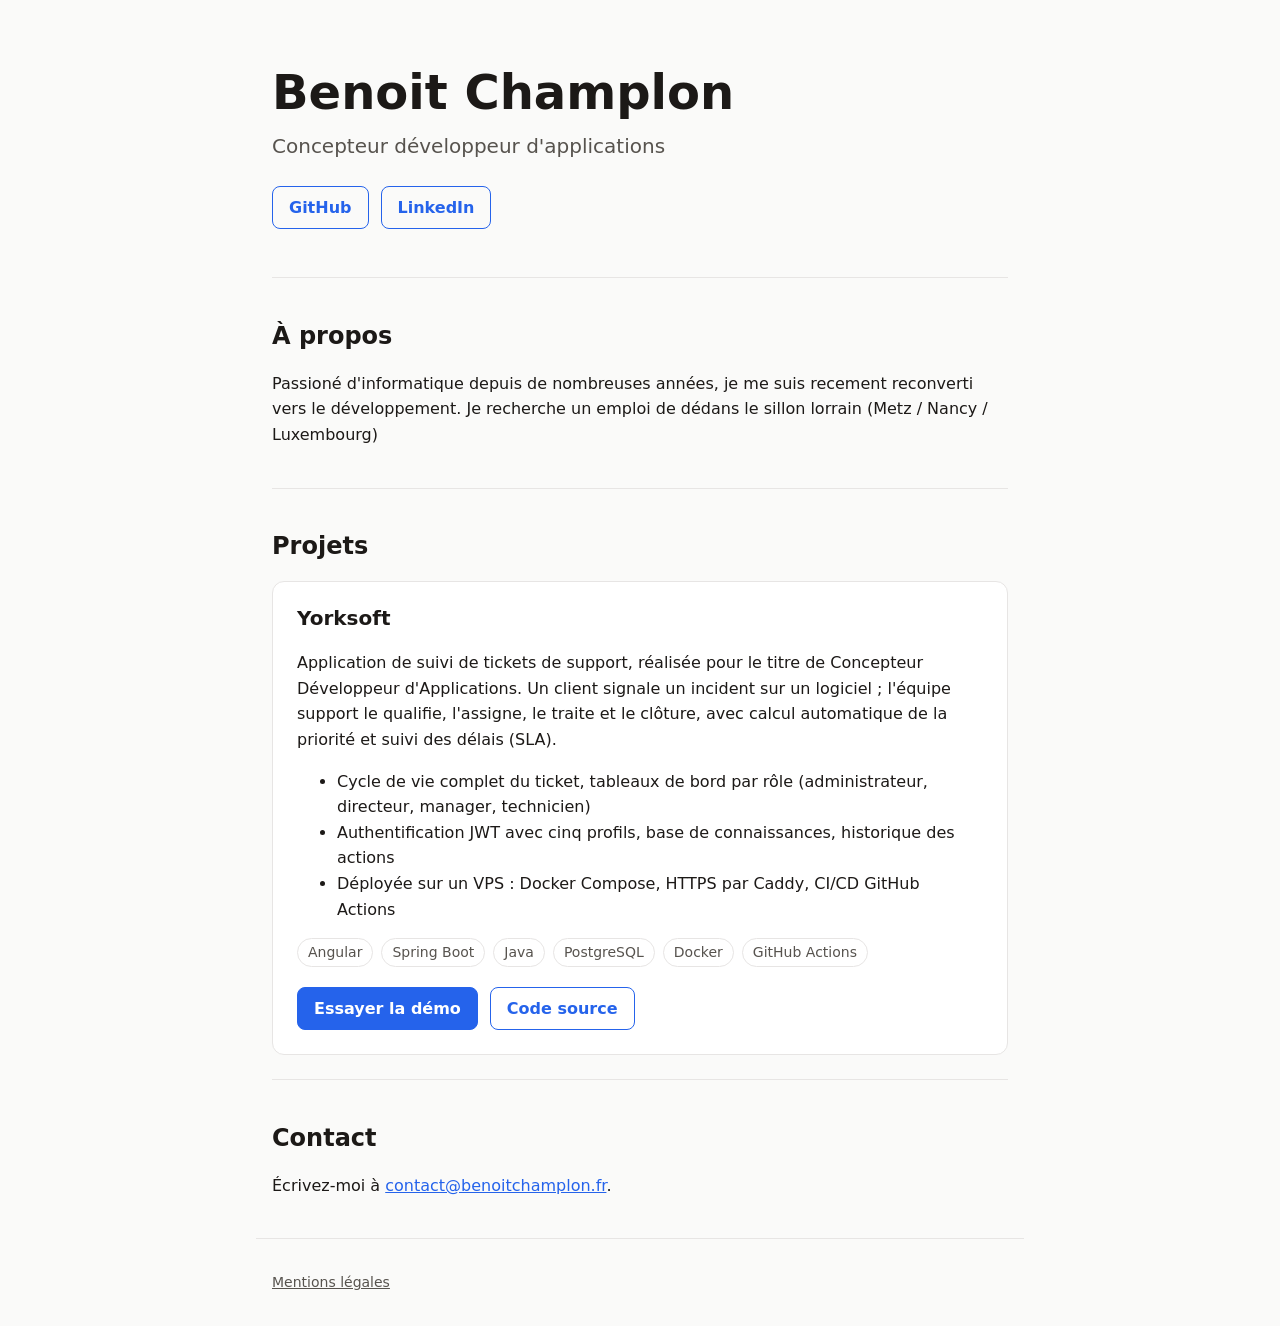
==== index.html @ 4a145ad4 "Initial static portfolio site Home page with the Yorksoft project card, legal notice, shared stylesh" ====
<!doctype html>
<html lang="fr">
<head>
  <meta charset="utf-8">
  <meta name="viewport" content="width=device-width, initial-scale=1">
  <title>Benoit Champlon · Développeur</title>
  <meta name="description" content="Benoit Champlon, concepteur développeur d'applications : projets et contact.">
  <link rel="stylesheet" href="style.css">
</head>
<body>
  <header class="hero">
    <h1>Benoit Champlon</h1>
    <p class="role">Concepteur développeur d'applications</p>
    <ul class="links">
      <li><a class="button" href="https://github.com/Ludvinae">GitHub</a></li>
      <li><a class="button" href="https://www.linkedin.com/in/benoit-champlon">LinkedIn</a></li>
    </ul>
  </header>

  <main>
    <section id="a-propos">
      <h2>À propos</h2>
      <p>Passioné d'informatique depuis de nombreuses années, je me suis recement reconverti vers le développement. Je recherche un emploi de dédans le sillon lorrain (Metz / Nancy / Luxembourg)</p>
    </section>

    <section id="projets">
      <h2>Projets</h2>
      <article class="project">
        <h3>Yorksoft</h3>
        <p>
          Application de suivi de tickets de support, réalisée pour le titre de Concepteur Développeur
          d'Applications. Un client signale un incident sur un logiciel ; l'équipe support le qualifie,
          l'assigne, le traite et le clôture, avec calcul automatique de la priorité et suivi des délais (SLA).
        </p>
        <ul>
          <li>Cycle de vie complet du ticket, tableaux de bord par rôle (administrateur, directeur, manager, technicien)</li>
          <li>Authentification JWT avec cinq profils, base de connaissances, historique des actions</li>
          <li>Déployée sur un VPS : Docker Compose, HTTPS par Caddy, CI/CD GitHub Actions</li>
        </ul>
        <ul class="tags">
          <li>Angular</li>
          <li>Spring Boot</li>
          <li>Java</li>
          <li>PostgreSQL</li>
          <li>Docker</li>
          <li>GitHub Actions</li>
        </ul>
        <div class="actions">
          <a class="button primary" href="https://yorksoft.benoitchamplon.fr">Essayer la démo</a>
          <a class="button" href="https://github.com/Ludvinae/Yorksoft">Code source</a>
        </div>
      </article>
    </section>

    <section id="contact">
      <h2>Contact</h2>
      <p>Écrivez-moi à <a href="mailto:contact@benoitchamplon.fr">contact@benoitchamplon.fr</a>.</p>
    </section>
  </main>

  <footer>
    <a href="mentions-legales.html">Mentions légales</a>
  </footer>
</body>
</html>
---- style.css ----
:root {
  --bg: #fafaf9;
  --surface: #ffffff;
  --text: #1c1917;
  --muted: #57534e;
  --border: #e7e5e4;
  --accent: #2563eb;
  --accent-text: #ffffff;
  color-scheme: light;
}

@media (prefers-color-scheme: dark) {
  :root {
    --bg: #0c0a09;
    --surface: #1c1917;
    --text: #f5f5f4;
    --muted: #a8a29e;
    --border: #292524;
    --accent: #60a5fa;
    --accent-text: #0c0a09;
    color-scheme: dark;
  }
}

*,
*::before,
*::after {
  box-sizing: border-box;
}

body {
  margin: 0;
  background: var(--bg);
  color: var(--text);
  font-family: system-ui, -apple-system, "Segoe UI", Roboto, sans-serif;
  line-height: 1.6;
}

main,
header,
footer {
  max-width: 48rem;
  margin: 0 auto;
  padding: 0 1rem;
}

a {
  color: var(--accent);
}

h1,
h2,
h3 {
  line-height: 1.2;
}

/* Header */

.hero {
  padding-top: 4rem;
  padding-bottom: 2rem;
}

.hero h1 {
  font-size: clamp(2rem, 6vw, 3rem);
  margin: 0;
}

.hero .role {
  margin: 0.5rem 0 0;
  font-size: 1.25rem;
  color: var(--muted);
}

.links {
  display: flex;
  flex-wrap: wrap;
  gap: 0.75rem;
  margin-top: 1.5rem;
  padding: 0;
  list-style: none;
}

/* Sections */

section {
  padding: 1.5rem 0;
  border-top: 1px solid var(--border);
}

section h2 {
  font-size: 1.5rem;
}

/* Project card */

.project {
  padding: 1.5rem;
  background: var(--surface);
  border: 1px solid var(--border);
  border-radius: 0.75rem;
}

.project h3 {
  margin-top: 0;
  font-size: 1.25rem;
}

.tags {
  display: flex;
  flex-wrap: wrap;
  gap: 0.5rem;
  padding: 0;
  list-style: none;
}

.tags li {
  padding: 0.125rem 0.625rem;
  border: 1px solid var(--border);
  border-radius: 999px;
  font-size: 0.875rem;
  color: var(--muted);
}

/* Buttons */

.button {
  display: inline-block;
  padding: 0.5rem 1rem;
  border: 1px solid var(--accent);
  border-radius: 0.5rem;
  font-weight: 600;
  text-decoration: none;
}

.button.primary {
  background: var(--accent);
  color: var(--accent-text);
}

.actions {
  display: flex;
  flex-wrap: wrap;
  gap: 0.75rem;
  margin-top: 1.25rem;
}

/* Footer */

footer {
  padding-top: 2rem;
  padding-bottom: 2rem;
  border-top: 1px solid var(--border);
  font-size: 0.875rem;
  color: var(--muted);
}

footer a {
  color: inherit;
}
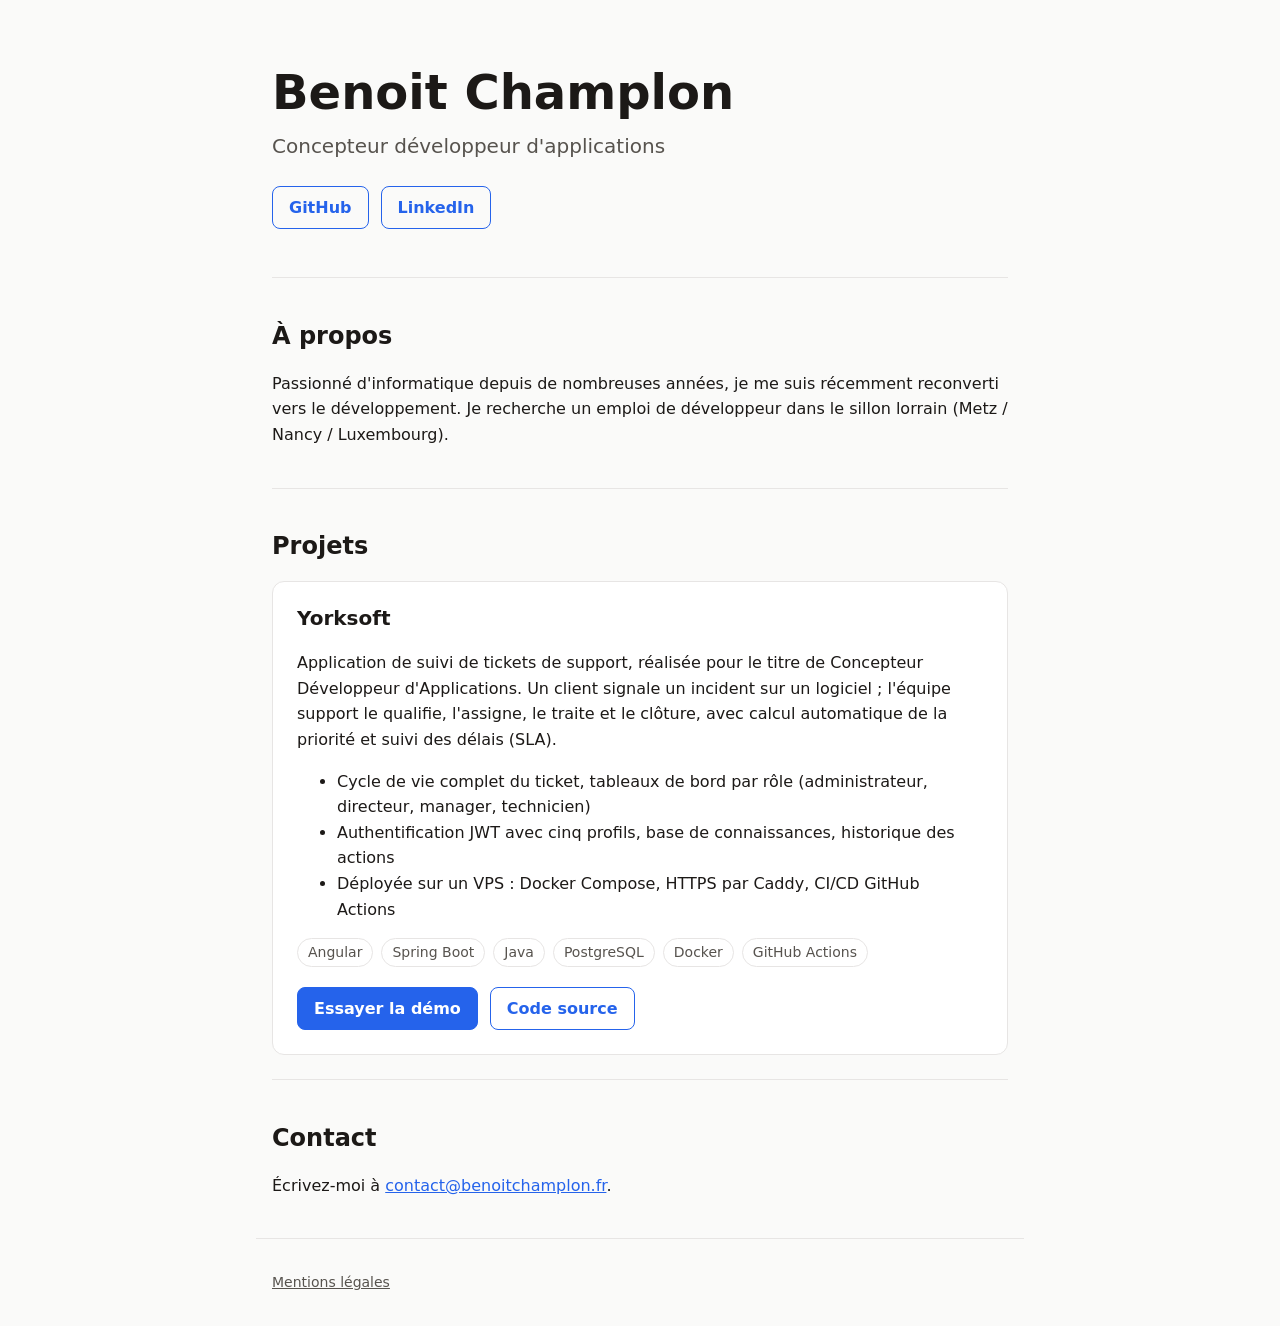
==== commit 52590199: "Fix typos in the introduction Co-Authored-By: Claude Opus 5.5 <noreply@anthropic.com>" ====
--- a/index.html
+++ b/index.html
@@ -20,7 +20,7 @@
   <main>
     <section id="a-propos">
       <h2>À propos</h2>
-      <p>Passioné d'informatique depuis de nombreuses années, je me suis recement reconverti vers le développement. Je recherche un emploi de dédans le sillon lorrain (Metz / Nancy / Luxembourg)</p>
+      <p>Passionné d'informatique depuis de nombreuses années, je me suis récemment reconverti vers le développement. Je recherche un emploi de développeur dans le sillon lorrain (Metz / Nancy / Luxembourg).</p>
     </section>
 
     <section id="projets">
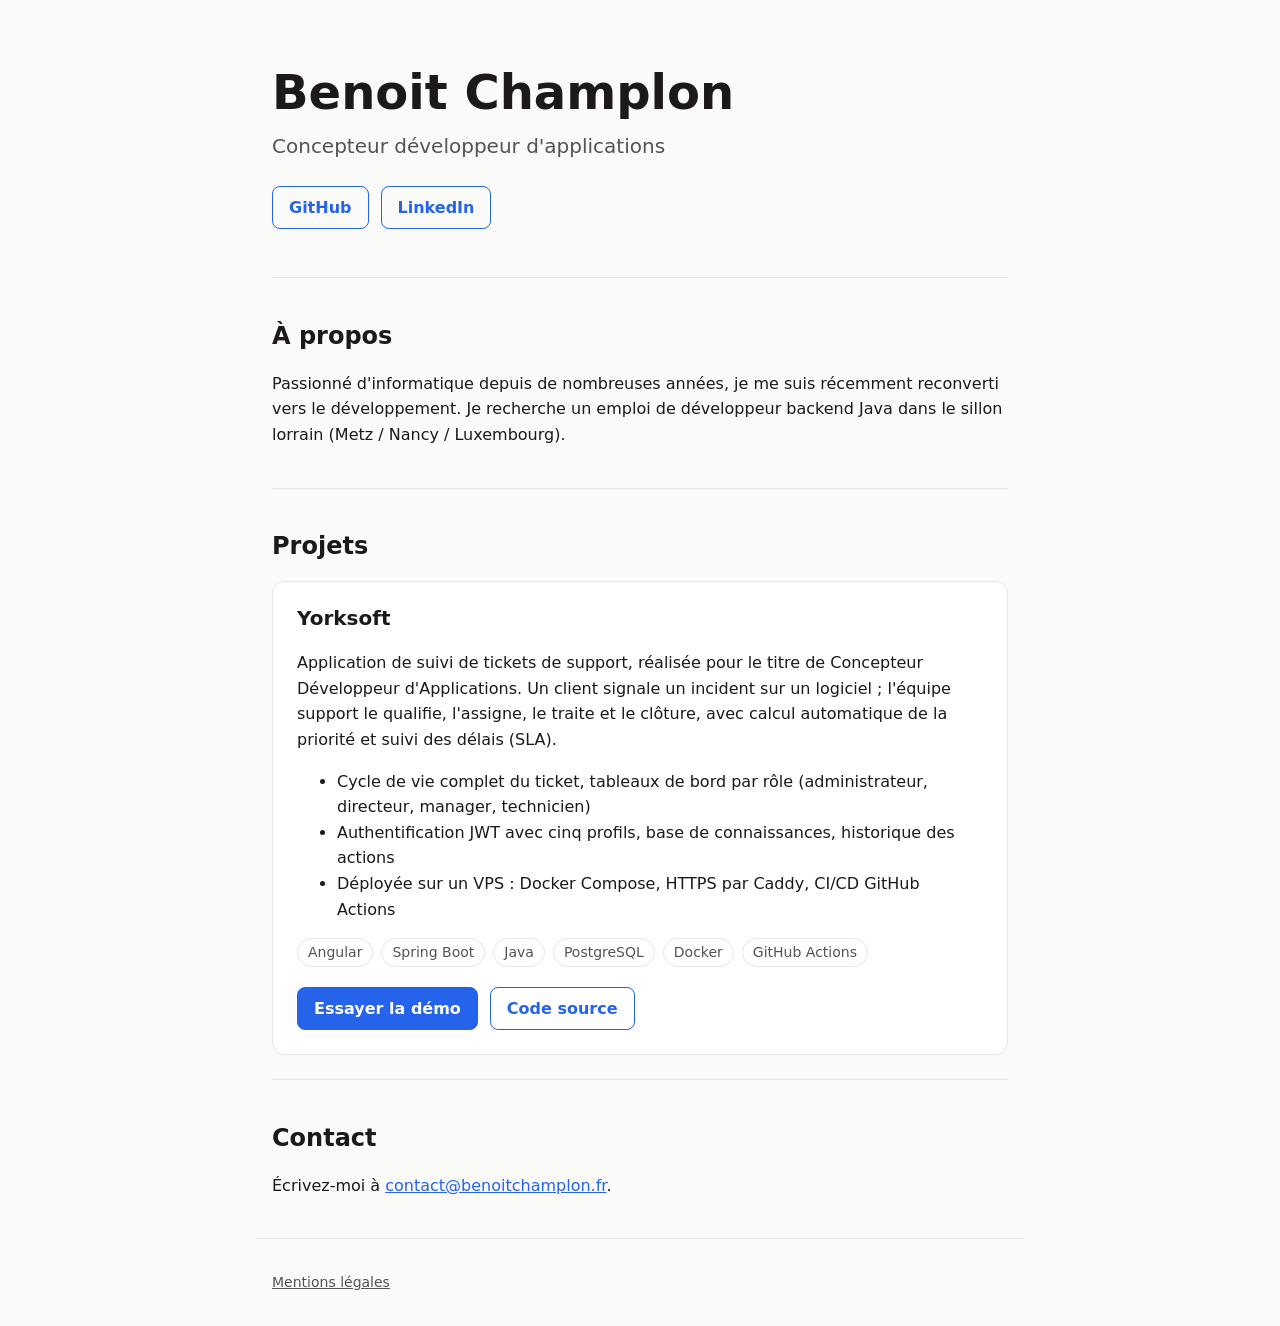
==== commit f23d7120: "Open GitHub and LinkedIn in a new tab, name the target role Co-Authored-By: Claude Opus 5.5 <noreply" ====
--- a/index.html
+++ b/index.html
@@ -12,15 +12,15 @@
     <h1>Benoit Champlon</h1>
     <p class="role">Concepteur développeur d'applications</p>
     <ul class="links">
-      <li><a class="button" href="https://github.com/Ludvinae">GitHub</a></li>
-      <li><a class="button" href="https://www.linkedin.com/in/benoit-champlon">LinkedIn</a></li>
+      <li><a class="button" target="_blank" href="https://github.com/Ludvinae">GitHub</a></li>
+      <li><a class="button" target="_blank" href="https://www.linkedin.com/in/benoit-champlon">LinkedIn</a></li>
     </ul>
   </header>
 
   <main>
     <section id="a-propos">
       <h2>À propos</h2>
-      <p>Passionné d'informatique depuis de nombreuses années, je me suis récemment reconverti vers le développement. Je recherche un emploi de développeur dans le sillon lorrain (Metz / Nancy / Luxembourg).</p>
+      <p>Passionné d'informatique depuis de nombreuses années, je me suis récemment reconverti vers le développement. Je recherche un emploi de développeur backend Java dans le sillon lorrain (Metz / Nancy / Luxembourg).</p>
     </section>
 
     <section id="projets">
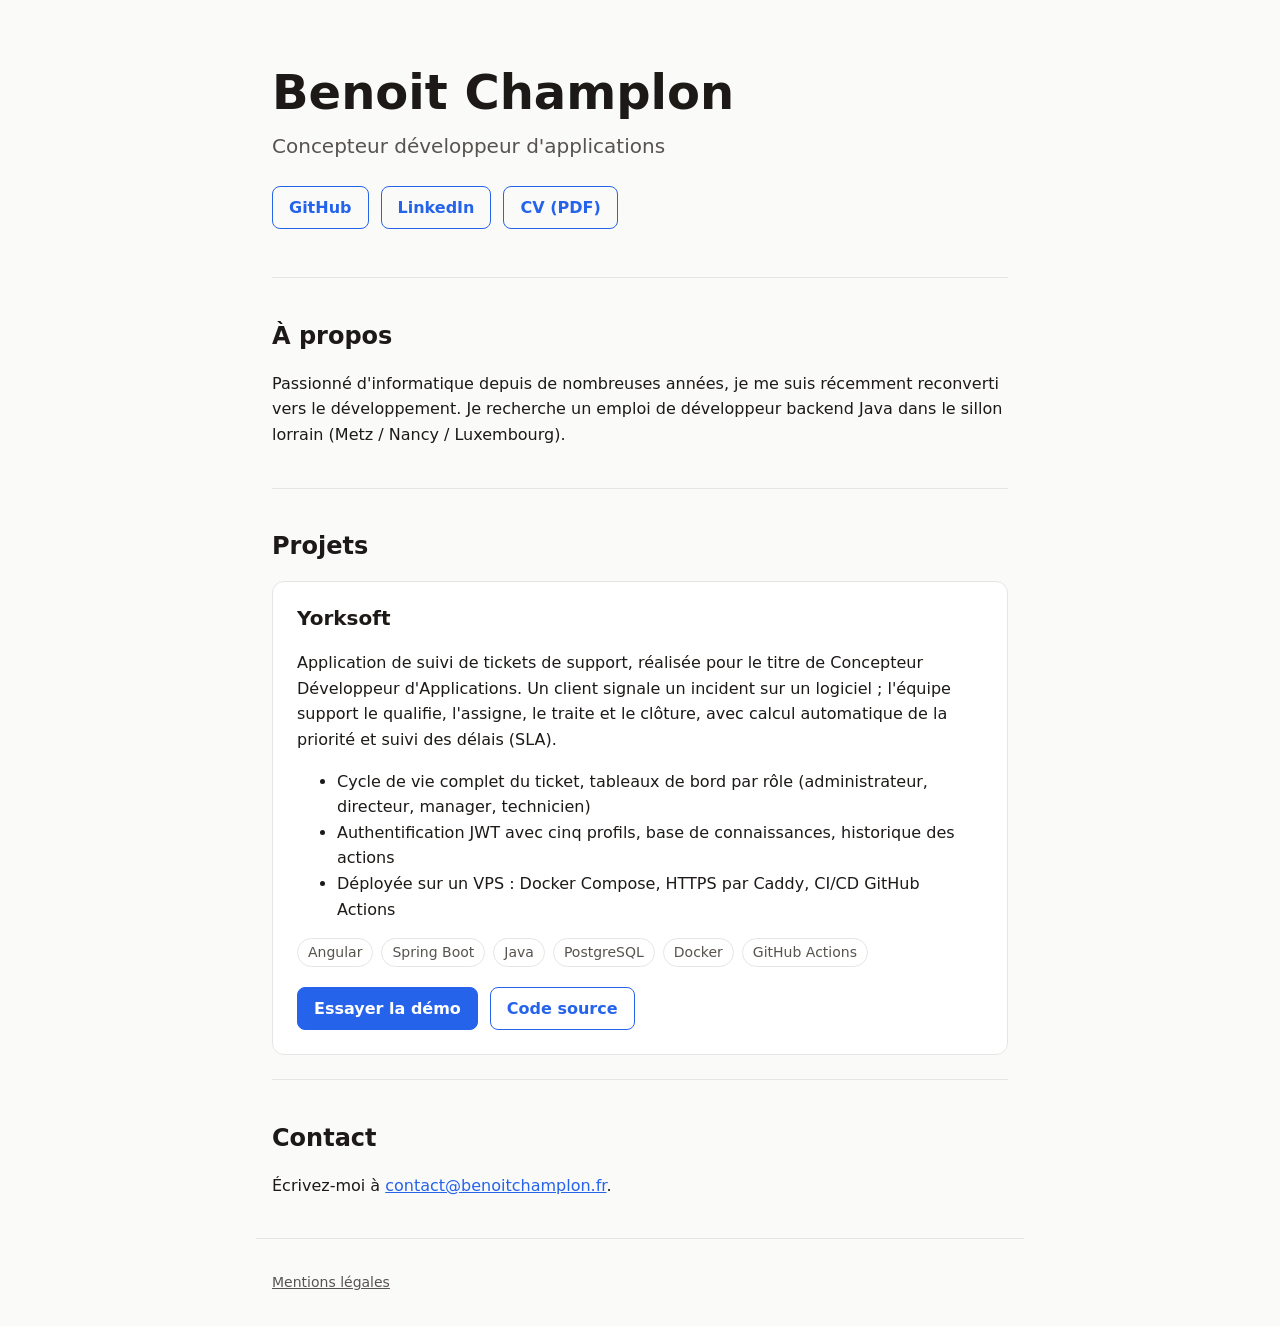
==== commit 3968228e: "Add a link to the CV in the header Co-Authored-By: Claude Opus 5.5 <noreply@anthropic.com>" ====
--- a/index.html
+++ b/index.html
@@ -5,6 +5,7 @@
   <meta name="viewport" content="width=device-width, initial-scale=1">
   <title>Benoit Champlon · Développeur</title>
   <meta name="description" content="Benoit Champlon, concepteur développeur d'applications : projets et contact.">
+  <link rel="icon" type="image/x-icon" href="favicon.ico">
   <link rel="stylesheet" href="style.css">
 </head>
 <body>
@@ -14,6 +15,7 @@
     <ul class="links">
       <li><a class="button" target="_blank" href="https://github.com/Ludvinae">GitHub</a></li>
       <li><a class="button" target="_blank" href="https://www.linkedin.com/in/benoit-champlon">LinkedIn</a></li>
+      <li><a class="button" target="_blank" href="assets/CV_Benoit_Champlon_public.pdf">CV (PDF)</a></li>
     </ul>
   </header>
 
@@ -47,7 +49,7 @@
         </ul>
         <div class="actions">
           <a class="button primary" href="https://yorksoft.benoitchamplon.fr">Essayer la démo</a>
-          <a class="button" href="https://github.com/Ludvinae/Yorksoft">Code source</a>
+          <a class="button" target="_blank" href="https://github.com/Ludvinae/Yorksoft">Code source</a>
         </div>
       </article>
     </section>
